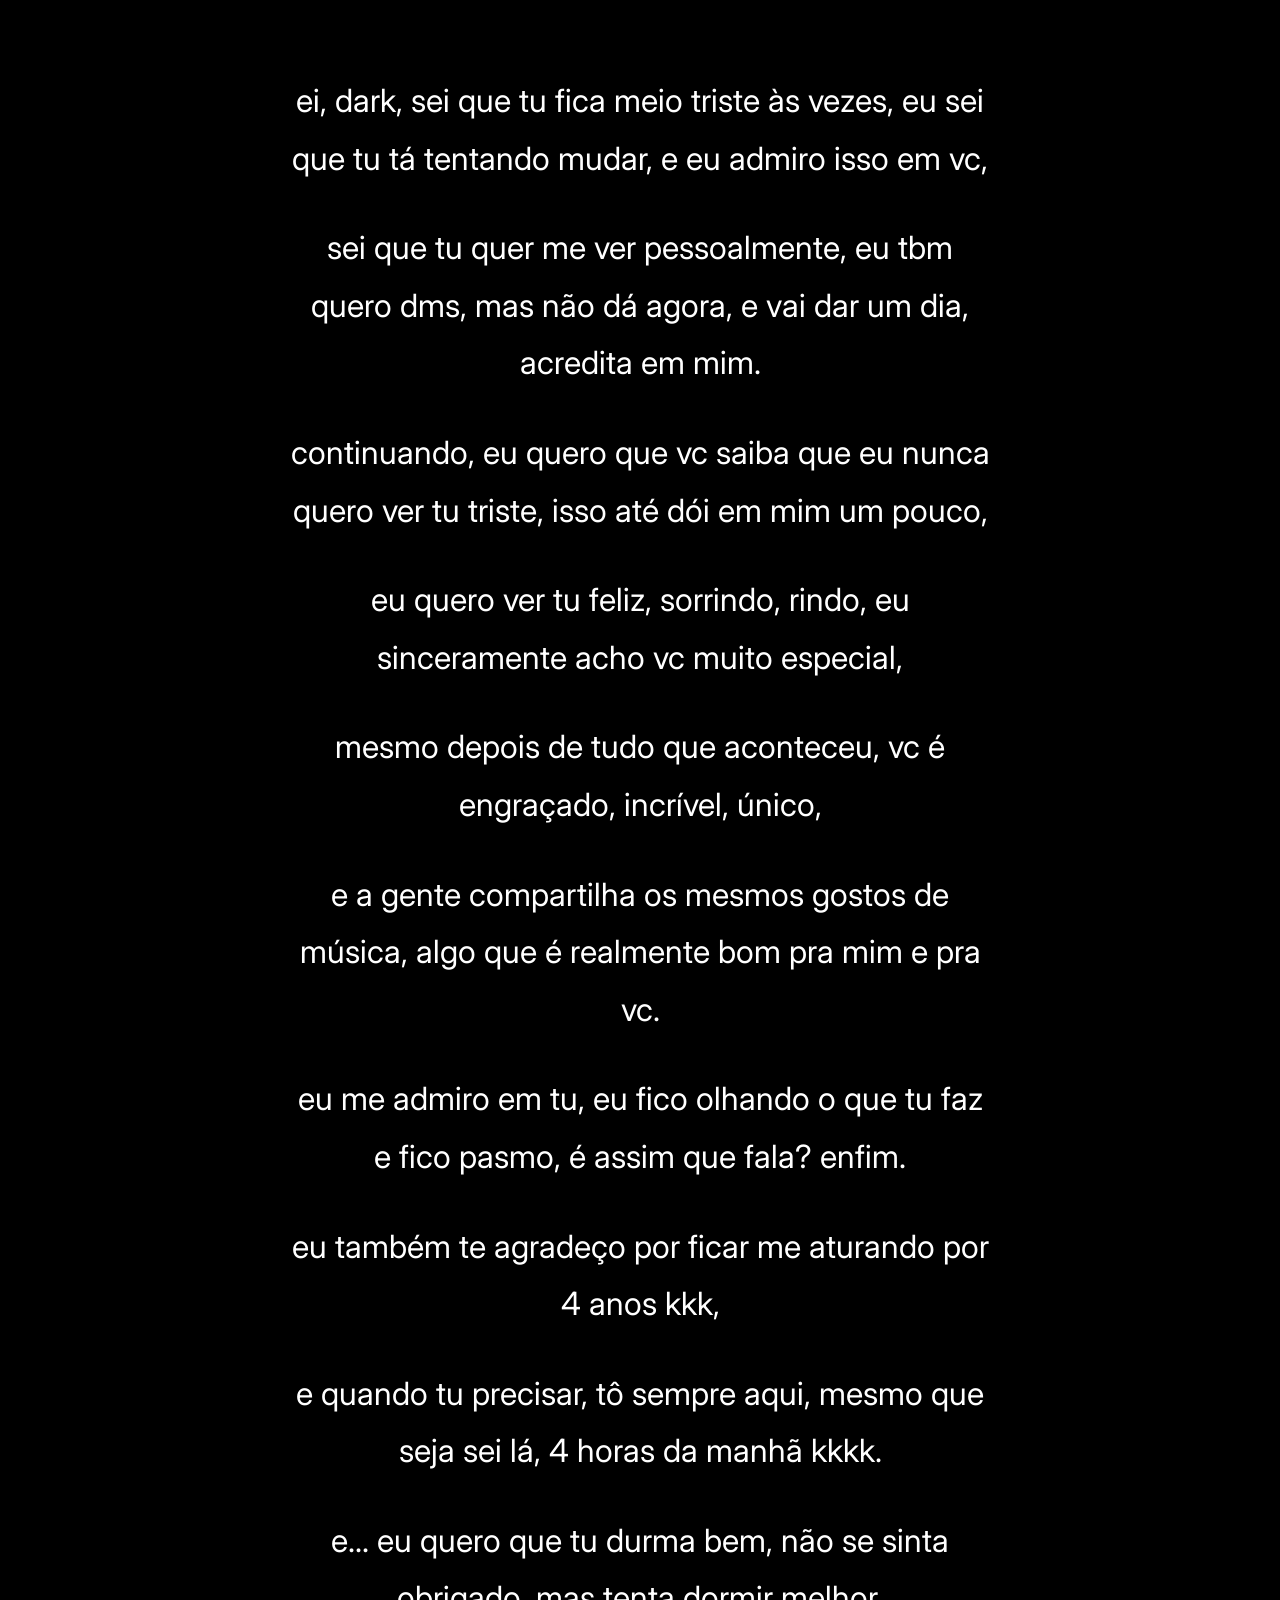
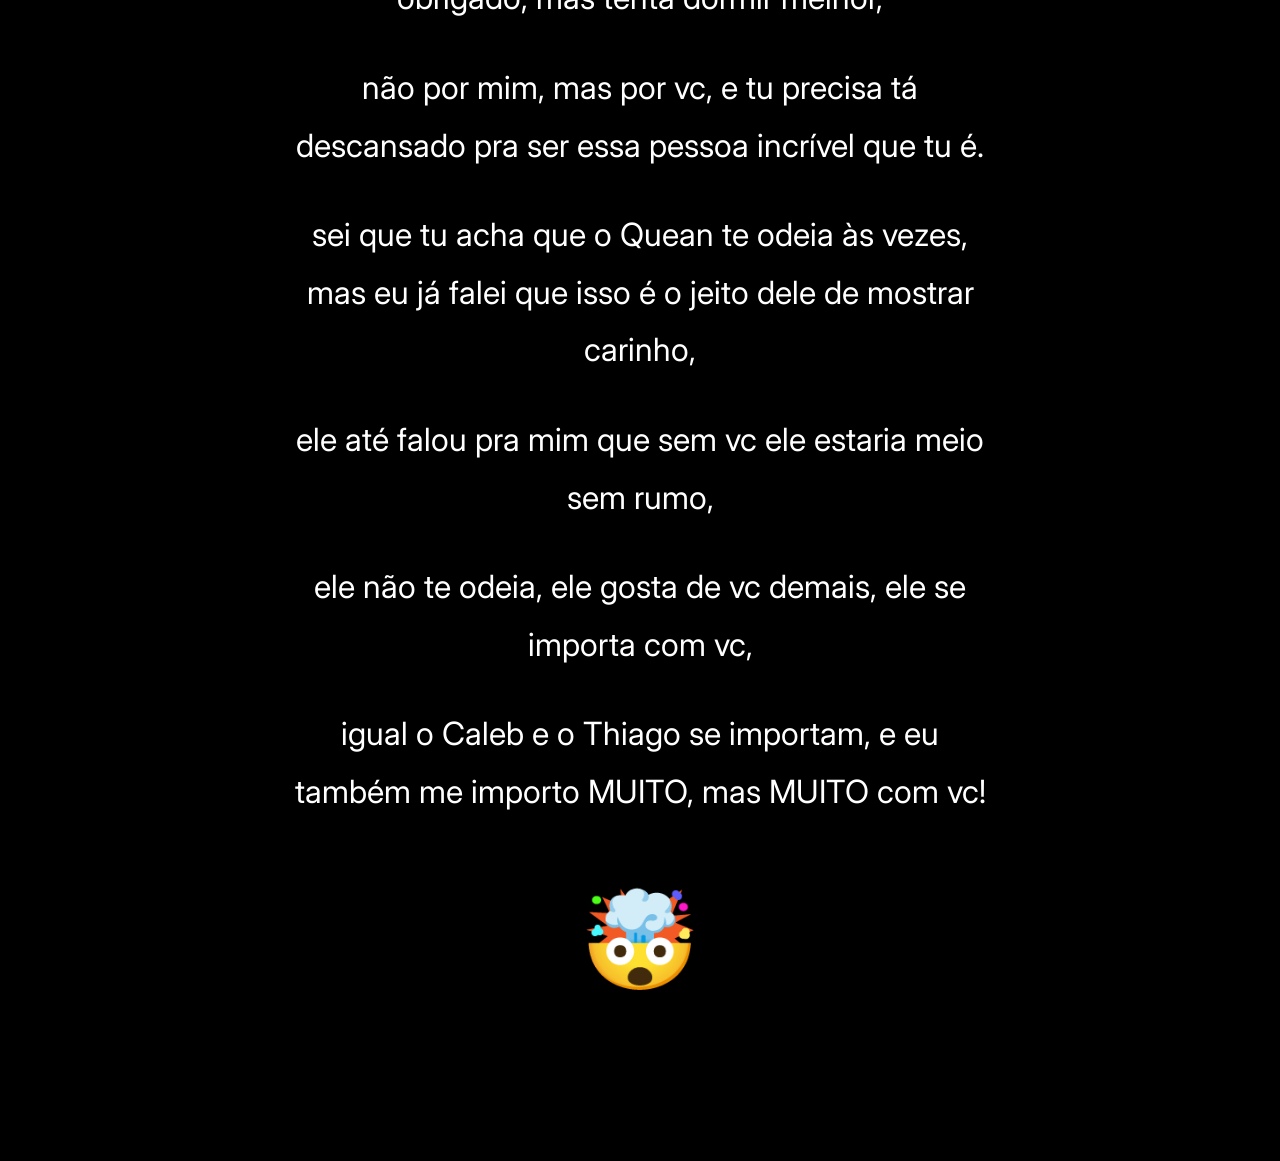
==== burro.html @ cb52f8e2 "burro.html" ====
<!DOCTYPE html>
<html lang="pt-br" >
<head>
  <meta charset="utf-8" />
  <meta name="viewport" content="width=device-width, initial-scale=1" />
  <title>mensagem especial</title>
  <style>
    @import url('https://fonts.googleapis.com/css2?family=inter:wght@400;700&display=swap');

    body {
      margin: 0;
      min-height: 100vh;
      background-color: #000;
      font-family: 'inter', sans-serif;
      color: #fff;
      line-height: 1.8;
      font-size: 2rem;
      padding: 40px 20px;
      text-align: center;
    }

    .message {
      max-width: 700px;
      margin: 0 auto;
    }

    p {
      opacity: 0;
      transform: translateY(20px);
      transition: opacity 0.8s ease, transform 0.8s ease;
      margin: 1em 0;
    }

    p.visible {
      opacity: 1;
      transform: translateY(0);
    }

    .emoji {
      font-size: 6rem;
      margin-top: 2rem;
      opacity: 0;
      transition: opacity 1s ease;
    }

    .emoji.visible {
      opacity: 1;
    }
  </style>
</head>
<body>
  <div class="message">
    <p>ei, dark, sei que tu fica meio triste às vezes, eu sei que tu tá tentando mudar, e eu admiro isso em vc,</p>
    <p>sei que tu quer me ver pessoalmente, eu tbm quero dms, mas não dá agora, e vai dar um dia, acredita em mim.</p>
    <p>continuando, eu quero que vc saiba que eu nunca quero ver tu triste, isso até dói em mim um pouco,</p>
    <p>eu quero ver tu feliz, sorrindo, rindo, eu sinceramente acho vc muito especial,</p>
    <p>mesmo depois de tudo que aconteceu, vc é engraçado, incrível, único,</p>
    <p>e a gente compartilha os mesmos gostos de música, algo que é realmente bom pra mim e pra vc.</p>
    <p>eu me admiro em tu, eu fico olhando o que tu faz e fico pasmo, é assim que fala? enfim.</p>
    <p>eu também te agradeço por ficar me aturando por 4 anos kkk,</p>
    <p>e quando tu precisar, tô sempre aqui, mesmo que seja sei lá, 4 horas da manhã kkkk.</p>
    <p>e... eu quero que tu durma bem, não se sinta obrigado, mas tenta dormir melhor,</p>
    <p>não por mim, mas por vc, e tu precisa tá descansado pra ser essa pessoa incrível que tu é.</p>
    <p>sei que tu acha que o Quean te odeia às vezes, mas eu já falei que isso é o jeito dele de mostrar carinho,</p>
    <p>ele até falou pra mim que sem vc ele estaria meio sem rumo,</p>
    <p>ele não te odeia, ele gosta de vc demais, ele se importa com vc,</p>
    <p>igual o Caleb e o Thiago se importam, e eu também me importo MUITO, mas MUITO com vc!</p>
    <p class="emoji">🤯</p>
  </div>

  <script>
    const paragraphs = document.querySelectorAll('.message p:not(.emoji)');
    const emoji = document.querySelector('.emoji');

    function checkVisibility() {
      const windowTop = window.scrollY;
      const windowBottom = window.scrollY + window.innerHeight;

      paragraphs.forEach(p => {
        const rect = p.getBoundingClientRect();
        const elemTop = rect.top + window.scrollY;
        const elemBottom = elemTop + rect.height;

        if (elemBottom > windowTop + 10 && elemTop < windowBottom - 10) {
          p.classList.add('visible');
        } else {
          p.classList.remove('visible');
        }
      });

      // Mostrar emoji quando o último parágrafo estiver visível
      const lastParagraph = paragraphs[paragraphs.length - 1];
      const lastRect = lastParagraph.getBoundingClientRect();
      if (lastRect.bottom < window.innerHeight && lastRect.bottom > 0) {
        emoji.classList.add('visible');
      } else {
        emoji.classList.remove('visible');
      }
    }

    window.addEventListener('scroll', checkVisibility);
    window.addEventListener('load', checkVisibility);
  </script>
</body>
</html>
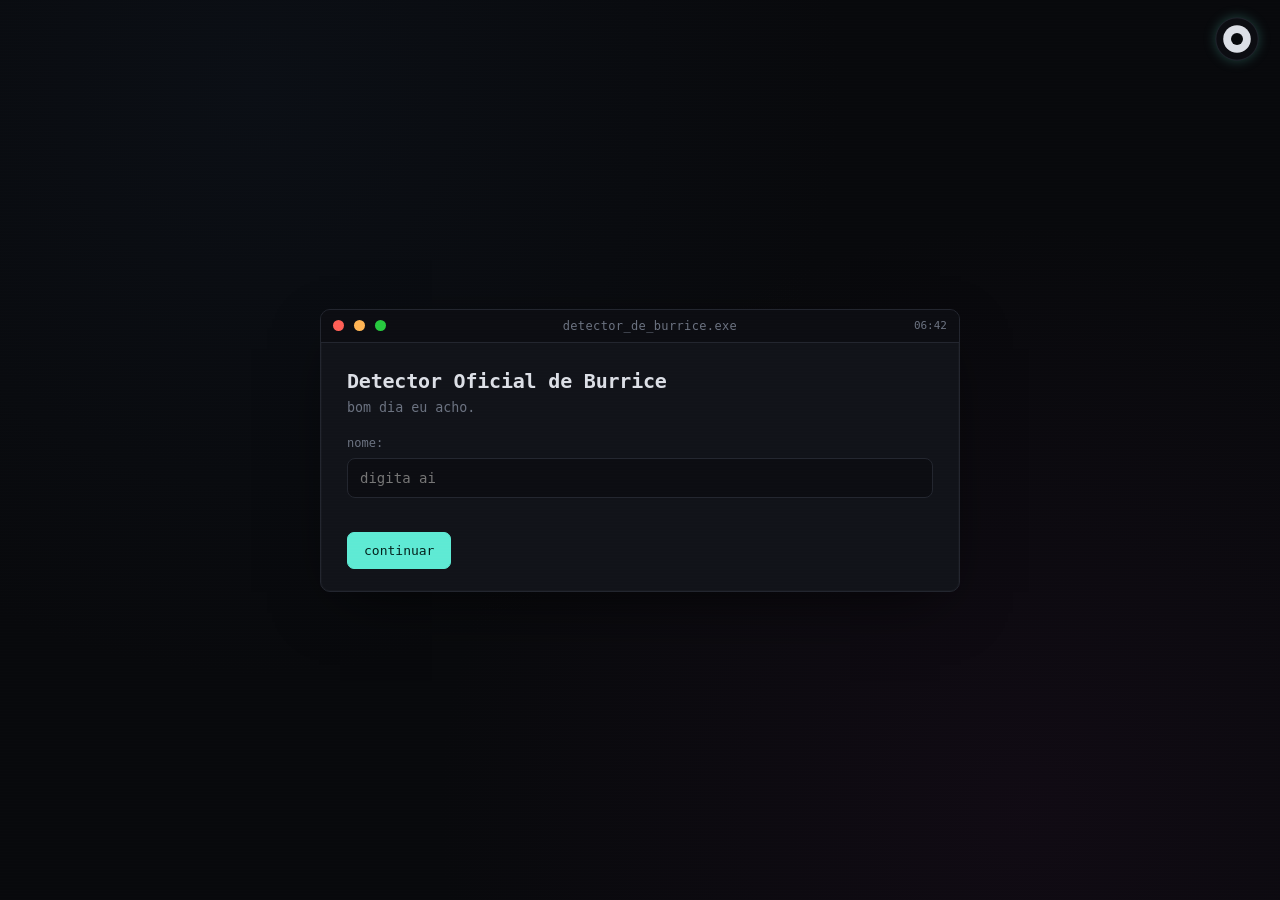
==== commit c25d54fa: "Update burro.html" ====
--- a/burro.html
+++ b/burro.html
@@ -1,105 +1,715 @@
 <!DOCTYPE html>
-<html lang="pt-br" >
+<html lang="pt-br">
 <head>
-  <meta charset="utf-8" />
-  <meta name="viewport" content="width=device-width, initial-scale=1" />
-  <title>mensagem especial</title>
-  <style>
-    @import url('https://fonts.googleapis.com/css2?family=inter:wght@400;700&display=swap');
-
-    body {
-      margin: 0;
-      min-height: 100vh;
-      background-color: #000;
-      font-family: 'inter', sans-serif;
-      color: #fff;
-      line-height: 1.8;
-      font-size: 2rem;
-      padding: 40px 20px;
-      text-align: center;
-    }
-
-    .message {
-      max-width: 700px;
-      margin: 0 auto;
-    }
-
-    p {
-      opacity: 0;
-      transform: translateY(20px);
-      transition: opacity 0.8s ease, transform 0.8s ease;
-      margin: 1em 0;
-    }
-
-    p.visible {
-      opacity: 1;
-      transform: translateY(0);
-    }
-
-    .emoji {
-      font-size: 6rem;
-      margin-top: 2rem;
-      opacity: 0;
-      transition: opacity 1s ease;
-    }
-
-    .emoji.visible {
-      opacity: 1;
-    }
-  </style>
+<meta charset="utf-8">
+<meta name="viewport" content="width=device-width, initial-scale=1">
+<title id="tabtitle">Detector de Burrice</title>
+<style>
+:root{
+  --bg:#08090c;
+  --win:#111319;
+  --win2:#0c0d12;
+  --line:#23262f;
+  --text:#dcdfe6;
+  --dim:#6b7280;
+  --cyan:#5eead4;
+  --pink:#ff4d8d;
+  --amber:#ffb454;
+  --bad:#ff5f56;
+  --mono:'JetBrains Mono','Space Mono',ui-monospace,SFMono-Regular,Menlo,Consolas,monospace;
+}
+*{box-sizing:border-box}
+html,body{height:100%}
+body{
+  margin:0;
+  background:
+    radial-gradient(circle at 20% 10%, #14203040 0%, transparent 45%),
+    radial-gradient(circle at 80% 90%, #2a102a40 0%, transparent 45%),
+    var(--bg);
+  color:var(--text);
+  font-family:var(--mono);
+  display:flex;
+  align-items:center;
+  justify-content:center;
+  min-height:100vh;
+  padding:24px;
+  overflow-x:hidden;
+}
+body::before{
+  content:"";
+  position:fixed;inset:0;
+  background:repeating-linear-gradient(0deg,rgba(255,255,255,0.015) 0px,rgba(255,255,255,0.015) 1px,transparent 1px,transparent 3px);
+  pointer-events:none;
+  z-index:999;
+  mix-blend-mode:overlay;
+}
+#eye{
+  position:fixed; top:16px; right:20px; z-index:1000;
+  width:46px;height:46px;
+  filter:drop-shadow(0 0 6px rgba(94,234,212,.25));
+}
+#winwrap{width:100%;max-width:640px;}
+#window{
+  background:var(--win);
+  border:1px solid var(--line);
+  border-radius:10px;
+  box-shadow:0 20px 60px -20px rgba(0,0,0,.7), 0 0 0 1px rgba(255,255,255,.02) inset;
+  overflow:hidden;
+  animation:boot .5s ease;
+}
+@keyframes boot{from{opacity:0;transform:translateY(8px) scale(.98)}to{opacity:1;transform:none}}
+#titlebar{
+  background:var(--win2);
+  border-bottom:1px solid var(--line);
+  padding:9px 12px;
+  display:flex;
+  align-items:center;
+  gap:10px;
+  font-size:12px;
+  color:var(--dim);
+  user-select:none;
+}
+.dot{width:11px;height:11px;border-radius:50%;display:inline-block;cursor:pointer}
+.dot.r{background:var(--bad)}
+.dot.y{background:var(--amber)}
+.dot.g{background:#27c93f}
+#titletext{flex:1;text-align:center;letter-spacing:.03em;color:var(--dim);transition:color .3s}
+#clock{font-size:11px;color:var(--dim)}
+#content{padding:26px 26px 22px}
+h1{font-size:20px;margin:0 0 4px;letter-spacing:-.01em;color:var(--text)}
+h2{font-size:16px;margin:0 0 14px;font-weight:600;color:var(--text);line-height:1.4}
+.sub{color:var(--dim);font-size:12px;margin-bottom:16px}
+#bar{height:6px;background:#1a1d24;border-radius:99px;overflow:hidden;margin:16px 0;border:1px solid var(--line)}
+#fill{height:100%;width:0;background:linear-gradient(90deg,var(--cyan),var(--pink));transition:width .35s ease}
+.opt{
+  display:block;
+  padding:11px 13px;
+  margin:8px 0;
+  background:var(--win2);
+  border:1px solid var(--line);
+  border-radius:8px;
+  cursor:pointer;
+  transition:.15s;
+  font-size:14px;
+  position:relative;
+}
+.opt:hover{border-color:var(--cyan);background:#12161c;transform:translateX(2px)}
+.opt input{margin-right:10px;accent-color:var(--cyan)}
+.opt span.letter{display:inline-block;transition:transform .12s ease}
+button{
+  font-family:var(--mono);
+  padding:10px 16px;
+  margin-top:14px;
+  margin-right:8px;
+  background:var(--win2);
+  color:var(--text);
+  border:1px solid var(--line);
+  border-radius:7px;
+  cursor:pointer;
+  font-size:13px;
+  transition:.15s;
+}
+button:hover{border-color:var(--cyan);color:var(--cyan)}
+button.primary{border-color:var(--cyan);color:#04211c;background:var(--cyan)}
+button.primary:hover{filter:brightness(1.08)}
+small{color:var(--dim)}
+#flavor{color:var(--pink);font-size:12px;min-height:14px;margin-bottom:6px;font-style:italic}
+input[type=text],input[type=date]{
+  font-family:var(--mono);
+  width:100%;
+  padding:11px 12px;
+  background:var(--win2);
+  border:1px solid var(--line);
+  border-radius:8px;
+  color:var(--text);
+  font-size:14px;
+  outline:none;
+}
+input[type=text]:focus,input[type=date]:focus{border-color:var(--cyan)}
+pre{
+  font-family:var(--mono);
+  white-space:pre-wrap;
+  font-size:13px;
+  color:var(--text);
+  line-height:1.7;
+  margin:0;
+}
+.term{color:var(--cyan)}
+.dim{color:var(--dim)}
+#sanitywrap{margin:14px 0 4px}
+#sanitylabel{font-size:11px;color:var(--dim);display:flex;justify-content:space-between;margin-bottom:4px}
+.stats-grid{display:grid;grid-template-columns:1fr 1fr;gap:6px 18px;margin-top:14px;font-size:12.5px}
+.stats-grid div span{color:var(--dim)}
+.stats-grid div b{color:var(--cyan);float:right}
+#modal-overlay{
+  position:fixed;inset:0;background:rgba(0,0,0,.6);
+  display:flex;align-items:center;justify-content:center;z-index:2000;
+}
+#modal-box{
+  background:var(--win);border:1px solid var(--line);border-radius:10px;
+  padding:22px;max-width:340px;text-align:center;
+}
+.shake{animation:shake .4s}
+@keyframes shake{10%,90%{transform:translateX(-1px)}20%,80%{transform:translateX(2px)}30%,50%,70%{transform:translateX(-4px)}40%,60%{transform:translateX(4px)}}
+.flip180{transform:rotate(180deg);transition:transform .5s ease}
+.bsod{
+  position:fixed;inset:0;background:#0a4fbf;color:#fff;z-index:3000;
+  display:flex;align-items:center;justify-content:center;
+  font-family:var(--mono);text-align:center;padding:40px;
+}
+@keyframes blink{50%{opacity:0}}
+.blinking{animation:blink 1s step-start infinite}
+</style>
 </head>
 <body>
-  <div class="message">
-    <p>ei, dark, sei que tu fica meio triste às vezes, eu sei que tu tá tentando mudar, e eu admiro isso em vc,</p>
-    <p>sei que tu quer me ver pessoalmente, eu tbm quero dms, mas não dá agora, e vai dar um dia, acredita em mim.</p>
-    <p>continuando, eu quero que vc saiba que eu nunca quero ver tu triste, isso até dói em mim um pouco,</p>
-    <p>eu quero ver tu feliz, sorrindo, rindo, eu sinceramente acho vc muito especial,</p>
-    <p>mesmo depois de tudo que aconteceu, vc é engraçado, incrível, único,</p>
-    <p>e a gente compartilha os mesmos gostos de música, algo que é realmente bom pra mim e pra vc.</p>
-    <p>eu me admiro em tu, eu fico olhando o que tu faz e fico pasmo, é assim que fala? enfim.</p>
-    <p>eu também te agradeço por ficar me aturando por 4 anos kkk,</p>
-    <p>e quando tu precisar, tô sempre aqui, mesmo que seja sei lá, 4 horas da manhã kkkk.</p>
-    <p>e... eu quero que tu durma bem, não se sinta obrigado, mas tenta dormir melhor,</p>
-    <p>não por mim, mas por vc, e tu precisa tá descansado pra ser essa pessoa incrível que tu é.</p>
-    <p>sei que tu acha que o Quean te odeia às vezes, mas eu já falei que isso é o jeito dele de mostrar carinho,</p>
-    <p>ele até falou pra mim que sem vc ele estaria meio sem rumo,</p>
-    <p>ele não te odeia, ele gosta de vc demais, ele se importa com vc,</p>
-    <p>igual o Caleb e o Thiago se importam, e eu também me importo MUITO, mas MUITO com vc!</p>
-    <p class="emoji">🤯</p>
+
+<svg id="eye" viewBox="0 0 100 100">
+  <circle cx="50" cy="50" r="46" fill="#0c0d12" stroke="#23262f" stroke-width="2"/>
+  <circle cx="50" cy="50" r="30" fill="#dcdfe6"/>
+  <circle id="pupil" cx="50" cy="50" r="13" fill="#08090c"/>
+</svg>
+
+<div id="winwrap">
+  <div id="window">
+    <div id="titlebar">
+      <span class="dot r" id="dot-close" title="fechar"></span>
+      <span class="dot y" id="dot-min" title="minimizar"></span>
+      <span class="dot g" id="dot-max" title="maximizar"></span>
+      <span id="titletext">detector_de_burrice.exe</span>
+      <span id="clock">--:--</span>
+    </div>
+    <div id="content"></div>
   </div>
-
-  <script>
-    const paragraphs = document.querySelectorAll('.message p:not(.emoji)');
-    const emoji = document.querySelector('.emoji');
-
-    function checkVisibility() {
-      const windowTop = window.scrollY;
-      const windowBottom = window.scrollY + window.innerHeight;
-
-      paragraphs.forEach(p => {
-        const rect = p.getBoundingClientRect();
-        const elemTop = rect.top + window.scrollY;
-        const elemBottom = elemTop + rect.height;
-
-        if (elemBottom > windowTop + 10 && elemTop < windowBottom - 10) {
-          p.classList.add('visible');
-        } else {
-          p.classList.remove('visible');
-        }
-      });
-
-      // Mostrar emoji quando o último parágrafo estiver visível
-      const lastParagraph = paragraphs[paragraphs.length - 1];
-      const lastRect = lastParagraph.getBoundingClientRect();
-      if (lastRect.bottom < window.innerHeight && lastRect.bottom > 0) {
-        emoji.classList.add('visible');
-      } else {
-        emoji.classList.remove('visible');
+</div>
+
+<script>
+/* ================= util ================= */
+const $ = s => document.querySelector(s);
+const content = $("#content");
+const titletext = $("#titletext");
+const tabtitle = $("#tabtitle");
+const isMobile = /Mobi|Android|iPhone/i.test(navigator.userAgent);
+
+function vibe(ms){ if(isMobile && navigator.vibrate) navigator.vibrate(ms); }
+
+function updateClock(){
+  const d=new Date();
+  $("#clock").textContent = d.toLocaleTimeString('pt-BR',{hour:'2-digit',minute:'2-digit'});
+}
+updateClock(); setInterval(updateClock,10000);
+
+/* eye follows mouse */
+const pupil = $("#pupil");
+document.addEventListener("mousemove", e=>{
+  const eye = $("#eye").getBoundingClientRect();
+  const cx = eye.left + eye.width/2, cy = eye.top + eye.height/2;
+  let dx = e.clientX-cx, dy = e.clientY-cy;
+  const dist = Math.min(9, Math.hypot(dx,dy)/14);
+  const ang = Math.atan2(dy,dx);
+  pupil.setAttribute("cx", 50+Math.cos(ang)*dist);
+  pupil.setAttribute("cy", 50+Math.sin(ang)*dist);
+});
+
+/* letters running away on hover, applied to .opt labels */
+function wireRunaway(el){
+  el.querySelectorAll("span.letter").forEach(sp=>{
+    sp.addEventListener("mouseenter", ()=>{
+      if(Math.random()<0.35){
+        sp.style.transform = `translate(${(Math.random()*16-8)|0}px,${(Math.random()*16-8)|0}px) rotate(${(Math.random()*40-20)|0}deg)`;
+        setTimeout(()=> sp.style.transform="", 500);
       }
-    }
-
-    window.addEventListener('scroll', checkVisibility);
-    window.addEventListener('load', checkVisibility);
-  </script>
+    });
+  });
+}
+function wrapLetters(text){
+  return text.split("").map(c=> c===" " ? " " : `<span class="letter">${c}</span>`).join("");
+}
+
+/* title bar text changer */
+function setTitle(t){ titletext.textContent = t; tabtitle.textContent = t; }
+
+/* window control buttons */
+$("#dot-close").onclick = ()=> confirmQuit();
+$("#dot-min").onclick = ()=> shake($("#window"));
+$("#dot-max").onclick = ()=> shake($("#window"));
+function shake(el){ el.classList.add("shake"); setTimeout(()=>el.classList.remove("shake"),400); }
+
+function confirmQuit(){
+  const ov = document.createElement("div");
+  ov.id="modal-overlay";
+  ov.innerHTML = `<div id="modal-box">
+    <p>vc ta desistindo?</p>
+    <button class="primary" id="q-stay">nao</button>
+    <button id="q-go">sim</button>
+  </div>`;
+  document.body.appendChild(ov);
+  $("#q-stay").onclick = ()=> ov.remove();
+  $("#q-go").onclick = ()=> ov.remove();
+}
+window.addEventListener("beforeunload", (e)=>{ e.preventDefault(); e.returnValue=""; });
+
+/* tab-switch detection */
+let awayOnce = false;
+document.addEventListener("visibilitychange", ()=>{
+  if(document.hidden) return;
+  if(state.stage==="quiz"){
+    setFlavor(Math.random()<0.5 ? "ta pesquisando ne" : "eu vi.");
+  }
+});
+
+/* time of day greeting */
+function timeGreeting(){
+  const h = new Date().getHours();
+  if(h>=0 && h<6) return "vai dormir.";
+  if(h>=6 && h<12) return "bom dia eu acho.";
+  if(h>=12 && h<18) return "ta atoa ne.";
+  return "boa noite.\n\nou nao.";
+}
+
+/* bluescreen gag */
+function bsod(cb){
+  const b = document.createElement("div");
+  b.className="bsod";
+  b.innerHTML = `<div><pre>ERRO FATAL
+
+o usuario respondeu "banana"
+
+reiniciando cerebro...</pre></div>`;
+  document.body.appendChild(b);
+  setTimeout(()=>{ b.remove(); if(cb) cb(); }, 2000);
+}
+
+/* fake permissions modal */
+function fakePermissions(cb){
+  const ov = document.createElement("div");
+  ov.id="modal-overlay";
+  ov.innerHTML = `<div id="modal-box">
+    <p>permitir acesso aos neuronios?</p>
+    <button class="primary" id="p-yes">permitir</button>
+    <button id="p-no">negar</button>
+  </div>`;
+  document.body.appendChild(ov);
+  const done = ()=>{ ov.remove(); cb && cb(); };
+  $("#p-yes").onclick = done;
+  $("#p-no").onclick = done;
+}
+
+/* flavor line under question */
+function setFlavor(t){
+  let f = $("#flavor");
+  if(!f) return;
+  f.textContent = t;
+  f.style.opacity=1;
+}
+
+/* typing effect helper, returns promise */
+function typeLines(el, lines, delay=650){
+  return new Promise(res=>{
+    let k=0;
+    el.textContent="";
+    const iv = setInterval(()=>{
+      el.textContent += lines[k]+"\n";
+      k++;
+      if(k>=lines.length){ clearInterval(iv); setTimeout(res, 400); }
+    }, delay);
+  });
+}
+
+/* ================= state ================= */
+const state = {
+  stage:"intro", // intro -> birth -> permissions -> quiz -> result
+  name:"",
+  i:0,
+  scores:{A:0,B:0,C:0,D:0},
+  qStart:0,
+  bsodShown:false,
+  degrade:0
+};
+
+/* ================= questions ================= */
+const qs=[
+["1 + 1?",["3","11","peixe","concordo"]],
+["vc come banana?",["sim","pneumultramicroscopicosilicovulcanoconiose","banana.","quatro"]],
+["qual seu nome",["o meu","ricardo","sim","cadeira"]],
+["q cor e o vermelho",["vermelho","bicicleta","n","14"]],
+["vc escovou o dente hj",["sim","nao.","nove","minecraft"]],
+["tem alguem atras de vc",["talvez","nao vo olhar","sim?","windows xp"]],
+["quanto e 2+2",["4","agua","talvez","tijolo"]],
+["escolhe uma",["essa","essa","essa","essa"]],
+["vc respira",["acho","sim","n","wifi"]],
+["q horas sao",["agr","relogio","19","pao"]],
+["fecha o olho",["ja","nao","pera","geladeira"]],
+["oq vc almocou",["arroz","quinta","internet","isso e ameaca?"]],
+["escolhe o mais azul",["17","azul","feliz","tomada"]],
+["pato.",["sim","pato.","talvez","agosto"]],
+["mouse ta onde",["esquerda","direita","algum lugar","boa"]],
+["vc ta sentado",["sim","acho","cadeira","batata"]],
+["ultima coisa q bebeu",["agua","wifi","suco","computador"]],
+["vc leu tudo?",["sim","fingi","mais ou menos","banana"]],
+["vc conhece vc",["sim","nao","talvez","eu"]],
+["essa vale 40 pontos",["serio","40","mentira","cavalo"]],
+["qual resposta vc NAO vai escolher",["essa","essa","essa","essa"]],
+["cara",["...","ok","sla","pera"]],
+["pq c ainda ta aqui",["boa pergunta","curiosidade","tedio","nao sei"]],
+["isso nem e mais engraçado",["concordo","discordo","banana.","continua"]]
+];
+// flavor lines shown after specific answers (index -> {letter: text})
+const flavorMap = {
+  2: {A:"entao pq vc mentiu?", B:"interessante.", C:"isso explica bastante.", D:"ta bom."},
+  17:{A:"fingiu mesmo?", B:"pelo menos e sincero.", C:"metade e valido.", D:"claro que sim."},
+  19:{A:"nao valia nada.", B:"eu sei.", C:"por isso mesmo.", D:"cavalo tambem serve."},
+  20:{A:"era essa msm.",B:"era essa msm.",C:"era essa msm.",D:"era essa msm."}
+};
+const cowardIndex = 4;   // button runs away on this question
+const flipIndex = 9;     // screen flips on this question
+const bsodChance = 0.35; // chance to trigger bluescreen once, checked after q index 7
+
+/* ================= intro ================= */
+function renderIntro(){
+  state.stage="intro";
+  setTitle("detector_de_burrice.exe");
+  content.innerHTML = `
+    <h1>Detector Oficial de Burrice</h1>
+    <small>${timeGreeting()}</small>
+    <div style="margin-top:20px">
+      <label class="sub" style="display:block;margin-bottom:8px">nome:</label>
+      <input type="text" id="nameinput" autocomplete="off" placeholder="digita ai">
+      <div id="nametyping" style="font-size:11px;color:var(--pink);min-height:14px;margin-top:6px"></div>
+      <button class="primary" id="namebtn" style="margin-top:14px">continuar</button>
+    </div>
+  `;
+  vibe(80);
+  const inp = $("#nameinput");
+  const tip = $("#nametyping");
+  let typingTimer;
+  const typingMsgs = ["hmmm","certeza?","esse e teu nome?"];
+  inp.addEventListener("input", ()=>{
+    clearTimeout(typingTimer);
+    tip.textContent="";
+    typingTimer = setTimeout(()=>{
+      tip.textContent = typingMsgs[Math.floor(Math.random()*typingMsgs.length)];
+    }, 500);
+  });
+  $("#namebtn").onclick = ()=>{
+    const v = inp.value.trim();
+    if(!v){ shake(inp); return; }
+    state.name = v;
+    reactToName(v);
+  };
+}
+
+function reactToName(v){
+  const letter = v[0].toUpperCase();
+  const letterReacts = {
+    A:"comeco generico.", B:"n conheco ninguem com b.", C:"c?\nserio?", D:"ta.",
+    E:"essa letra existe ainda?", F:"f.", G:"g de gambiarra.", H:"h e letra muda.\n\nigual tua nota.",
+    I:"i.", J:"mais um joao.", K:"teus pais jogavam free fire.", L:"normal.", M:"m.",
+    N:"n.", O:"o.", P:"p de perdeu tempo.", Q:"q?\nteu nome comeca com q msm?", R:"r.",
+    S:"s.", T:"t.", U:"u?", V:"v.", W:"teus pais inventaram.", X:"isso e nome ou dlc.",
+    Y:"complicado.", Z:"pokemon lendario."
+  };
+  let msg = letterReacts[letter] || "...";
+  if(/\p{Emoji_Presentation}/u.test(v)) msg = "kkkkkkkk";
+  else if(/\d/.test(v)) msg = "isso n e nome.";
+  else if(v.length>18) msg = "teus pais tavam inspirados.";
+  else if(v.length===1) msg = "preguica?";
+
+  content.innerHTML = `<pre>${msg}</pre>`;
+  setTimeout(renderBirth, 1400);
+}
+
+/* ================= birthdate ================= */
+function renderBirth(){
+  state.stage="birth";
+  content.innerHTML = `
+    <h2>data de nascimento</h2>
+    <input type="date" id="birthinput">
+    <button class="primary" id="birthbtn" style="margin-top:14px">enviar</button>
+  `;
+  $("#birthbtn").onclick = ()=>{
+    content.innerHTML = `<pre>obg.
+
+isso era completamente inutil.
+
+eu so queria saber msm.</pre>`;
+    setTimeout(()=> fakePermissions(startQuiz), 1600);
+  };
+}
+
+/* ================= quiz ================= */
+function startQuiz(){
+  state.stage="quiz";
+  state.i=0;
+  draw();
+}
+
+function draw(){
+  state.qStart = Date.now();
+  const total = qs.length;
+  const pct = state.i/total*100;
+
+  // title degrade near the end
+  degradeTitle();
+
+  let x = qs[state.i];
+  let heading = x[0];
+
+  // occasional random renaming
+  if(state.i===12 && Math.random()<0.5){
+    heading = heading; // keep question, just tweak window title
+    setTitle("detector muito oficial de burrice");
+  }
+
+  const flipped = state.i===flipIndex;
+
+  content.innerHTML = `
+    <div id="sanitywrap">
+      <div id="sanitylabel"><span>sanidade</span><span id="sanityval">100%</span></div>
+      <div id="bar"><div id="fill"></div></div>
+    </div>
+    <div id="flavor"></div>
+    <div id="qarea" class="${flipped?'flip180':''}">
+      <h2>${state.i+1}. ${heading}</h2>
+      <div id="opts"></div>
+    </div>
+    <button class="primary" id="nextbtn">proxima</button>
+    <button id="giveupbtn">desistir</button>
+  `;
+  $("#fill").style.width = pct+"%";
+  $("#sanityval").textContent = Math.max(0, 100-Math.round(pct))+"%";
+
+  const opts = $("#opts");
+  ["A","B","C","D"].forEach((L,n)=>{
+    const label = document.createElement("label");
+    label.className="opt";
+    label.innerHTML = `<input type=radio name=a value=${L}> ${wrapLetters(x[1][n])}`;
+    opts.appendChild(label);
+    wireRunaway(label);
+  });
+
+  $("#giveupbtn").onclick = ()=> alert("nao.");
+
+  const nb = $("#nextbtn");
+  if(state.i===cowardIndex){
+    makeCoward(nb);
+  }
+  nb.onclick = ()=> handleNext();
+}
+
+function degradeTitle(){
+  const remaining = qs.length - state.i;
+  if(remaining<=5){
+    const stages = ["Detector Oficial de Burrice","Detector de Burrice","Detector","site","..."];
+    const idx = Math.min(stages.length-1, 5-remaining);
+    setTitle(stages[idx]);
+  }
+}
+
+let cowardDodges = 0;
+function makeCoward(btn){
+  cowardDodges = 0;
+  btn.addEventListener("mouseover", dodge);
+  function dodge(){
+    if(cowardDodges>=8){ btn.removeEventListener("mouseover", dodge); return; }
+    cowardDodges++;
+    const maxX = content.clientWidth - btn.offsetWidth - 20;
+    const maxY = 60;
+    btn.style.position="relative";
+    btn.style.left = (Math.random()*maxX*0.6-40)+"px";
+    btn.style.top = (Math.random()*maxY-20)+"px";
+  }
+}
+
+function handleNext(){
+  const c = document.querySelector("input[name=a]:checked");
+  if(!c){ alert("marca qualquer coisa ai."); return; }
+
+  vibe(30);
+  const elapsed = Date.now()-state.qStart;
+  state.scores[c.value]++;
+
+  // speed detection flavor
+  let speedMsg=null;
+  if(elapsed < 700) speedMsg="calma porra";
+  else if(elapsed > 15000) speedMsg="acorda.";
+
+  // scripted flavor from map
+  const mapped = flavorMap[state.i] ? flavorMap[state.i][c.value] : null;
+  const flavor = mapped || speedMsg;
+
+  const advance = ()=>{
+    state.i++;
+    if(state.i>=qs.length){ runResult(); return; }
+    draw();
+    if(flavor) setTimeout(()=> setFlavor(flavor), 150);
+  };
+
+  // random bluescreen once, after question index 7
+  if(!state.bsodShown && state.i===7 && Math.random()<bsodChance){
+    state.bsodShown = true;
+    bsod(advance);
+    return;
+  }
+
+  advance();
+}
+
+/* ================= result sequence ================= */
+function runResult(){
+  state.stage="loading";
+  setTitle("analisando...");
+  content.innerHTML = `<pre id="t" class="term"></pre>`;
+  const t = $("#t");
+
+  typeLines(t, [
+    "contando neuronios...",
+    "vendo historico...",
+    "procurando pai...",
+    "erro.",
+    "tentando dnv..."
+  ], 650).then(()=> cpuFake(t))
+   .then(()=> schoolFake(t))
+   .then(()=> downloadFake(t))
+   .then(()=> aiCrazyFake(t))
+   .then(()=> showResult());
+}
+
+function cpuFake(t){
+  return new Promise(res=>{
+    t.textContent="";
+    let pct=0;
+    const iv=setInterval(()=>{
+      pct += Math.floor(Math.random()*20)+15;
+      if(pct>97) pct=97;
+      const bars = "█".repeat(Math.floor(pct/8));
+      t.textContent = `utilizando ${pct}% da cpu...\n\n${bars}`;
+      if(pct>=97){ clearInterval(iv); setTimeout(res,700); }
+    },300);
+  });
+}
+
+function schoolFake(t){
+  return new Promise(res=>{
+    t.textContent = "acessando escola...\n\n";
+    let bars=0;
+    const iv=setInterval(()=>{
+      bars++;
+      t.textContent = "acessando escola...\n\n"+"█".repeat(bars);
+      if(bars>=8){
+        clearInterval(iv);
+        setTimeout(()=>{
+          t.textContent += `\n\nmedia:\n\n${(Math.random()*3+0.5).toFixed(1)}`;
+          setTimeout(res,900);
+        },300);
+      }
+    },180);
+  });
+}
+
+function downloadFake(t){
+  return new Promise(res=>{
+    const steps=[17,46,91,100];
+    let k=0;
+    t.textContent = "baixando neuronios...\n\n0%";
+    const iv = setInterval(()=>{
+      t.textContent = "baixando neuronios...\n\n"+steps[k]+"%";
+      k++;
+      if(k>=steps.length){ clearInterval(iv); setTimeout(res,700); }
+    },500);
+  });
+}
+
+function aiCrazyFake(t){
+  const seq = ["analisando...","analisando......","analisand-","q","fds"];
+  return new Promise(res=>{
+    let k=0;
+    const iv=setInterval(()=>{
+      t.textContent = seq[k];
+      k++;
+      if(k>=seq.length){ clearInterval(iv); setTimeout(res,500); }
+    },500);
+  });
+}
+
+function showResult(){
+  state.stage="result";
+  setTitle("...");
+
+  let top="A";
+  for(let x in state.scores) if(state.scores[x]>state.scores[top]) top=x;
+  let r={
+    A:["BURRO LOGICO","tu tentou achar logica.\nparabens."],
+    B:["BURRO CONFIANTE","c clica e seja oq deus quiser."],
+    C:["BURRO DESCONFIADO","quando perguntou da meia\nc pensou 'como ele sabe'."],
+    D:["BURRO DO CAOS","banana.\nfoi isso q teu cerebro fez."]
+  }[top];
+  let rare=false;
+  if(Math.random()<0.01){ r=["CASO RARO","parabens.\n\no site desistiu de te analisar."]; rare=true; }
+
+  const stats = {
+    "QI": Math.floor(Math.random()*20)-10,
+    "Bananas": Math.floor(Math.random()*101)+"%",
+    "Neuronios": Math.floor(Math.random()*5),
+    "Confiança": (100+Math.floor(Math.random()*40))+"%",
+    "Azar": Math.floor(Math.random()*101)+"%",
+    "Pato": Math.random()<0.5?"sim":"nao",
+    "Windows XP": Math.floor(Math.random()*101)+"%",
+    "Chance de sobreviver ate amanha": Math.floor(Math.random()*101)+"%",
+    "Miojo consumido": Math.floor(Math.random()*40)+" pacotes",
+    "FPS": Math.floor(Math.random()*10),
+    "Ping": Math.floor(Math.random()*900)+"ms",
+    "Vergonha": Math.floor(Math.random()*101)+"%",
+    "Cadeira": Math.floor(Math.random()*5)+" unidades",
+    "Mentira": Math.floor(Math.random()*101)+"%",
+    "Internet": Math.random()<0.5?"instavel":"caiu",
+    "Batatas detectadas": Math.floor(Math.random()*12)
+  };
+  const statsHtml = Object.entries(stats).map(([k,v])=>`<div><span>${k}</span><b>${v}</b></div>`).join("");
+
+  content.innerHTML = `
+    <h1>${r[0]}</h1>
+    <pre>${state.name?state.name+",\n\n":""}${r[1]}\n\nBURRO: ${70+Math.floor(Math.random()*31)}%</pre>
+    <div class="stats-grid">${statsHtml}</div>
+    <div style="margin-top:18px">
+      <button id="musicbtn">🎵 musica</button>
+      <button id="updatebtn">atualizar detector</button>
+    </div>
+    <div id="extra"></div>
+  `;
+  if(rare){
+    vibe([100,50,100,50,200]);
+  }
+
+  $("#musicbtn").onclick = ()=>{
+    $("#extra").innerHTML = `<pre style="margin-top:12px">spotify premium necessario.</pre>
+      <button class="primary" id="buybtn">comprar</button>
+      <input type="range" id="volslider" style="width:100%;margin-top:10px">
+      <div id="volmsg" style="font-size:11px;color:var(--dim);margin-top:4px"></div>`;
+    $("#buybtn").onclick = ()=>{
+      $("#extra").querySelector("pre").outerHTML = "<pre style='margin-top:12px'>vc e pobre.</pre>";
+    };
+    $("#volslider").addEventListener("input", ()=>{
+      $("#volmsg").textContent = "continua igual.";
+    });
+  };
+
+  $("#updatebtn").onclick = ()=>{
+    $("#extra").innerHTML = `<pre id="upd" style="margin-top:12px"></pre>`;
+    const u = $("#upd");
+    let bars=0;
+    const iv=setInterval(()=>{
+      bars++;
+      u.textContent = "█".repeat(bars);
+      if(bars>=10){
+        clearInterval(iv);
+        setTimeout(()=>{ u.textContent = "atualizado.\n\nversao 5.1"; }, 500);
+      }
+    },150);
+  };
+}
+
+/* ================= boot ================= */
+renderIntro();
+</script>
 </body>
 </html>
